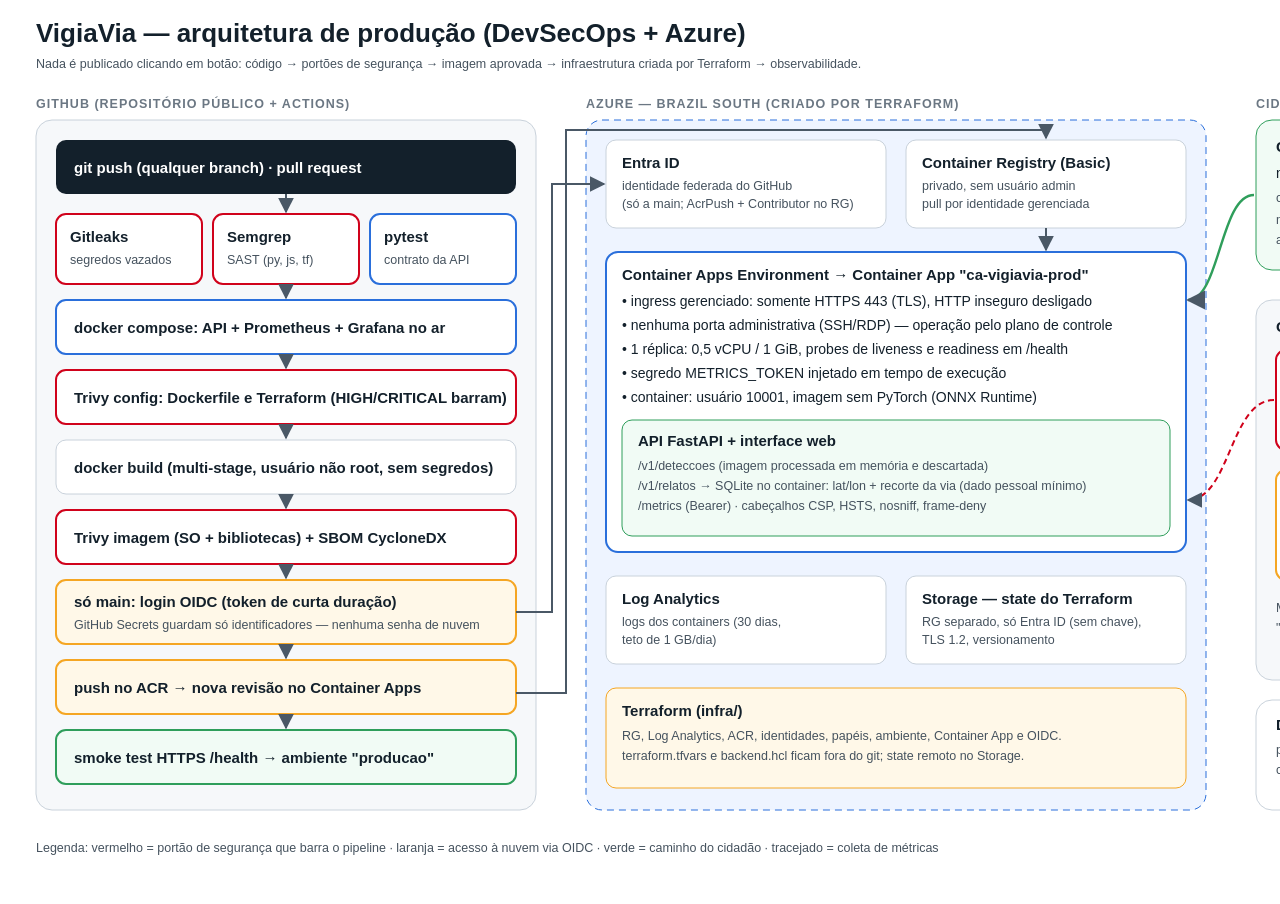
==== docs/img/arquitetura.html @ bb30cf4f "VigiaVia MVP: container enxuto, Terraform (Azure), pipeline DevSecOps e observabilidade Co-Authored-" ====
<!doctype html>
<html lang="pt-BR"><head><meta charset="utf-8"><title>Arquitetura VigiaVia — produção</title>
<style>
  html, body { margin: 0; background: #fff; font-family: "Segoe UI", Roboto, Arial, sans-serif; }
  .t { font-size: 14px; fill: #13202b; } .tb { font-size: 15px; font-weight: 700; fill: #13202b; }
  .tt { font-size: 12.5px; fill: #45525e; } .h { font-size: 12.5px; font-weight: 700; letter-spacing: .08em; fill: #6b7783; }
  .w { fill: #fff; }
</style></head>
<body>
<svg width="1700" height="900" viewBox="0 0 1700 900" xmlns="http://www.w3.org/2000/svg">
  <defs><marker id="s" viewBox="0 0 10 10" refX="9" refY="5" markerWidth="8" markerHeight="8" orient="auto-start-reverse"><path d="M0,0 L10,5 L0,10 z" fill="#4a5866"/></marker></defs>
  <rect width="1700" height="900" fill="#fff"/>
  <text x="36" y="42" style="font-size:26px;font-weight:800;fill:#13202b">VigiaVia — arquitetura de produção (DevSecOps + Azure)</text>
  <text x="36" y="68" class="tt">Nada é publicado clicando em botão: código → portões de segurança → imagem aprovada → infraestrutura criada por Terraform → observabilidade.</text>

  <!-- coluna 1: GitHub -->
  <text x="36" y="108" class="h">GITHUB (REPOSITÓRIO PÚBLICO + ACTIONS)</text>
  <rect x="36" y="120" width="500" height="690" rx="16" fill="#f6f8fa" stroke="#c9d2db"/>
  <rect x="56" y="140" width="460" height="54" rx="10" fill="#13202b"/><text x="74" y="173" class="tb w" style="fill:#fff">git push (qualquer branch)  ·  pull request</text>
  <g>
    <rect x="56" y="214" width="146" height="70" rx="10" fill="#fff" stroke="#d0021b" stroke-width="2"/><text x="70" y="242" class="tb">Gitleaks</text><text x="70" y="264" class="tt">segredos vazados</text>
    <rect x="213" y="214" width="146" height="70" rx="10" fill="#fff" stroke="#d0021b" stroke-width="2"/><text x="227" y="242" class="tb">Semgrep</text><text x="227" y="264" class="tt">SAST (py, js, tf)</text>
    <rect x="370" y="214" width="146" height="70" rx="10" fill="#fff" stroke="#2a6fdb" stroke-width="2"/><text x="384" y="242" class="tb">pytest</text><text x="384" y="264" class="tt">contrato da API</text>
    <rect x="56" y="300" width="460" height="54" rx="10" fill="#fff" stroke="#2a6fdb" stroke-width="2"/><text x="74" y="333" class="tb">docker compose: API + Prometheus + Grafana no ar</text>
    <rect x="56" y="370" width="460" height="54" rx="10" fill="#fff" stroke="#d0021b" stroke-width="2"/><text x="74" y="403" class="tb">Trivy config: Dockerfile e Terraform (HIGH/CRITICAL barram)</text>
    <rect x="56" y="440" width="460" height="54" rx="10" fill="#fff" stroke="#c9d2db"/><text x="74" y="473" class="tb">docker build (multi-stage, usuário não root, sem segredos)</text>
    <rect x="56" y="510" width="460" height="54" rx="10" fill="#fff" stroke="#d0021b" stroke-width="2"/><text x="74" y="543" class="tb">Trivy imagem (SO + bibliotecas) + SBOM CycloneDX</text>
    <rect x="56" y="580" width="460" height="64" rx="10" fill="#fff8e8" stroke="#f5a623" stroke-width="2"/><text x="74" y="607" class="tb">só main: login OIDC (token de curta duração)</text><text x="74" y="629" class="tt">GitHub Secrets guardam só identificadores — nenhuma senha de nuvem</text>
    <rect x="56" y="660" width="460" height="54" rx="10" fill="#fff8e8" stroke="#f5a623" stroke-width="2"/><text x="74" y="693" class="tb">push no ACR → nova revisão no Container Apps</text>
    <rect x="56" y="730" width="460" height="54" rx="10" fill="#f1fbf5" stroke="#2f9e5b" stroke-width="2"/><text x="74" y="763" class="tb">smoke test HTTPS /health → ambiente "producao"</text>
  </g>
  <path d="M286 194 V 212" stroke="#4a5866" stroke-width="2" marker-end="url(#s)"/>
  <path d="M286 284 V 298" stroke="#4a5866" stroke-width="2" marker-end="url(#s)"/>
  <path d="M286 354 V 368" stroke="#4a5866" stroke-width="2" marker-end="url(#s)"/>
  <path d="M286 424 V 438" stroke="#4a5866" stroke-width="2" marker-end="url(#s)"/>
  <path d="M286 494 V 508" stroke="#4a5866" stroke-width="2" marker-end="url(#s)"/>
  <path d="M286 564 V 578" stroke="#4a5866" stroke-width="2" marker-end="url(#s)"/>
  <path d="M286 644 V 658" stroke="#4a5866" stroke-width="2" marker-end="url(#s)"/>
  <path d="M286 714 V 728" stroke="#4a5866" stroke-width="2" marker-end="url(#s)"/>

  <!-- coluna 2: Azure -->
  <text x="586" y="108" class="h">AZURE — BRAZIL SOUTH (CRIADO POR TERRAFORM)</text>
  <rect x="586" y="120" width="620" height="690" rx="16" fill="#eef4ff" stroke="#2a6fdb" stroke-dasharray="7 5"/>
  <rect x="606" y="140" width="280" height="88" rx="10" fill="#fff" stroke="#c9d2db"/><text x="622" y="168" class="tb">Entra ID</text><text x="622" y="190" class="tt">identidade federada do GitHub</text><text x="622" y="208" class="tt">(só a main; AcrPush + Contributor no RG)</text>
  <rect x="906" y="140" width="280" height="88" rx="10" fill="#fff" stroke="#c9d2db"/><text x="922" y="168" class="tb">Container Registry (Basic)</text><text x="922" y="190" class="tt">privado, sem usuário admin</text><text x="922" y="208" class="tt">pull por identidade gerenciada</text>
  <rect x="606" y="252" width="580" height="300" rx="12" fill="#fff" stroke="#2a6fdb" stroke-width="2"/>
  <text x="622" y="280" class="tb">Container Apps Environment → Container App "ca-vigiavia-prod"</text>
  <text x="622" y="306" class="t">• ingress gerenciado: somente HTTPS 443 (TLS), HTTP inseguro desligado</text>
  <text x="622" y="330" class="t">• nenhuma porta administrativa (SSH/RDP) — operação pelo plano de controle</text>
  <text x="622" y="354" class="t">• 1 réplica: 0,5 vCPU / 1 GiB, probes de liveness e readiness em /health</text>
  <text x="622" y="378" class="t">• segredo METRICS_TOKEN injetado em tempo de execução</text>
  <text x="622" y="402" class="t">• container: usuário 10001, imagem sem PyTorch (ONNX Runtime)</text>
  <rect x="622" y="420" width="548" height="116" rx="10" fill="#f1fbf5" stroke="#2f9e5b"/>
  <text x="638" y="446" class="tb">API FastAPI + interface web</text>
  <text x="638" y="470" class="tt">/v1/deteccoes (imagem processada em memória e descartada)</text>
  <text x="638" y="490" class="tt">/v1/relatos → SQLite no container: lat/lon + recorte da via (dado pessoal mínimo)</text>
  <text x="638" y="510" class="tt">/metrics (Bearer) · cabeçalhos CSP, HSTS, nosniff, frame-deny</text>
  <rect x="606" y="576" width="280" height="88" rx="10" fill="#fff" stroke="#c9d2db"/><text x="622" y="604" class="tb">Log Analytics</text><text x="622" y="626" class="tt">logs dos containers (30 dias,</text><text x="622" y="644" class="tt">teto de 1 GB/dia)</text>
  <rect x="906" y="576" width="280" height="88" rx="10" fill="#fff" stroke="#c9d2db"/><text x="922" y="604" class="tb">Storage — state do Terraform</text><text x="922" y="626" class="tt">RG separado, só Entra ID (sem chave),</text><text x="922" y="644" class="tt">TLS 1.2, versionamento</text>
  <rect x="606" y="688" width="580" height="100" rx="10" fill="#fff8e8" stroke="#f5a623"/>
  <text x="622" y="716" class="tb">Terraform (infra/)</text>
  <text x="622" y="740" class="tt">RG, Log Analytics, ACR, identidades, papéis, ambiente, Container App e OIDC.</text>
  <text x="622" y="760" class="tt">terraform.tfvars e backend.hcl ficam fora do git; state remoto no Storage.</text>

  <!-- coluna 3: usuários e observabilidade -->
  <text x="1256" y="108" class="h">CIDADÃO, ZELADORIA E OBSERVABILIDADE</text>
  <rect x="1256" y="120" width="408" height="150" rx="16" fill="#f1fbf5" stroke="#2f9e5b"/>
  <text x="1276" y="152" class="tb">Cidadão (celular) e zeladoria</text>
  <text x="1276" y="178" class="t">navegador → https://ca-vigiavia-prod…</text>
  <text x="1276" y="202" class="tt">câmera e GPS exigem HTTPS (contexto seguro)</text>
  <text x="1276" y="224" class="tt">modo "no aparelho": ONNX no navegador,</text>
  <text x="1276" y="244" class="tt">a imagem nem sai do celular</text>
  <rect x="1256" y="300" width="408" height="380" rx="16" fill="#f6f8fa" stroke="#c9d2db"/>
  <text x="1276" y="332" class="tb">Observabilidade (máquina da equipe)</text>
  <rect x="1276" y="350" width="368" height="100" rx="10" fill="#fff" stroke="#d0021b" stroke-width="2"/>
  <text x="1292" y="378" class="tb">Prometheus</text><text x="1292" y="400" class="tt">coleta HTTPS /metrics a cada 15 s (Bearer)</text><text x="1292" y="420" class="tt">regras: fora do ar, latência p95 > 1 s,</text><text x="1292" y="438" class="tt">erros 5xx > 5%, saturação</text>
  <rect x="1276" y="470" width="368" height="110" rx="10" fill="#fff" stroke="#f5a623" stroke-width="2"/>
  <text x="1292" y="498" class="tb">Grafana — 4 sinais de ouro</text><text x="1292" y="520" class="tt">latência · tráfego · erros · saturação</text><text x="1292" y="540" class="tt">+ inferência do modelo e negócio</text><text x="1292" y="560" class="tt">(dashboard versionado como código)</text>
  <text x="1276" y="612" class="tt">Mesma stack sobe com docker compose (perfil</text><text x="1276" y="632" class="tt">"observabilidade"), validada no pipeline.</text>
  <rect x="1256" y="700" width="408" height="110" rx="16" fill="#fff" stroke="#c9d2db"/>
  <text x="1276" y="730" class="tb">Dependabot</text><text x="1276" y="754" class="tt">pip, Docker, Actions e Terraform: correções</text><text x="1276" y="774" class="tt">chegam como PR e passam pelo mesmo pipeline</text>

  <path d="M516 693 H 566 V 130 H 1046 V 138" stroke="#4a5866" stroke-width="2" fill="none" marker-end="url(#s)"/>
  <path d="M516 612 H 552 V 184 H 604" stroke="#4a5866" stroke-width="2" fill="none" marker-end="url(#s)"/>
  <path d="M1046 228 V 250" stroke="#4a5866" stroke-width="2" marker-end="url(#s)"/>
  <path d="M1254 195 C 1220 195, 1220 300, 1188 300" stroke="#2f9e5b" stroke-width="2.4" fill="none" marker-end="url(#s)"/>
  <path d="M1274 400 C 1230 400, 1230 500, 1188 500" stroke="#d0021b" stroke-width="2" fill="none" marker-end="url(#s)" stroke-dasharray="6 4"/>
  <text x="36" y="852" class="tt">Legenda: vermelho = portão de segurança que barra o pipeline · laranja = acesso à nuvem via OIDC · verde = caminho do cidadão · tracejado = coleta de métricas</text>
</svg>
</body></html>
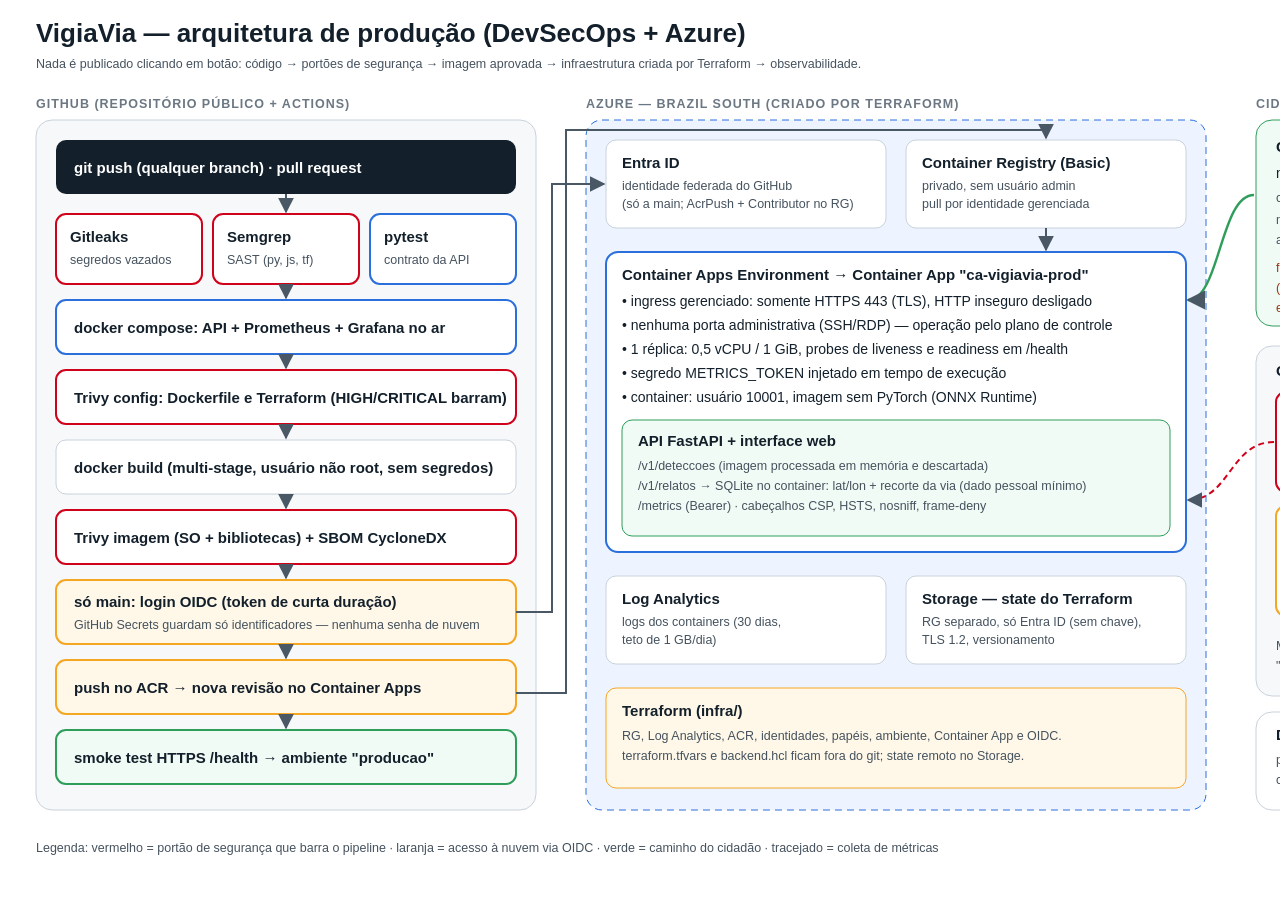
==== commit 97591e66: "Relatório revisado (09/11): LGPD com serviços externos, custo da cidade, reprodução real, evidências" ====
--- a/docs/img/arquitetura.html
+++ b/docs/img/arquitetura.html
@@ -64,27 +64,30 @@
 
   <!-- coluna 3: usuários e observabilidade -->
   <text x="1256" y="108" class="h">CIDADÃO, ZELADORIA E OBSERVABILIDADE</text>
-  <rect x="1256" y="120" width="408" height="150" rx="16" fill="#f1fbf5" stroke="#2f9e5b"/>
+  <rect x="1256" y="120" width="408" height="206" rx="16" fill="#f1fbf5" stroke="#2f9e5b"/>
   <text x="1276" y="152" class="tb">Cidadão (celular) e zeladoria</text>
   <text x="1276" y="178" class="t">navegador → https://ca-vigiavia-prod…</text>
   <text x="1276" y="202" class="tt">câmera e GPS exigem HTTPS (contexto seguro)</text>
   <text x="1276" y="224" class="tt">modo "no aparelho": ONNX no navegador,</text>
   <text x="1276" y="244" class="tt">a imagem nem sai do celular</text>
-  <rect x="1256" y="300" width="408" height="380" rx="16" fill="#f6f8fa" stroke="#c9d2db"/>
-  <text x="1276" y="332" class="tb">Observabilidade (máquina da equipe)</text>
-  <rect x="1276" y="350" width="368" height="100" rx="10" fill="#fff" stroke="#d0021b" stroke-width="2"/>
-  <text x="1292" y="378" class="tb">Prometheus</text><text x="1292" y="400" class="tt">coleta HTTPS /metrics a cada 15 s (Bearer)</text><text x="1292" y="420" class="tt">regras: fora do ar, latência p95 > 1 s,</text><text x="1292" y="438" class="tt">erros 5xx > 5%, saturação</text>
-  <rect x="1276" y="470" width="368" height="110" rx="10" fill="#fff" stroke="#f5a623" stroke-width="2"/>
-  <text x="1292" y="498" class="tb">Grafana — 4 sinais de ouro</text><text x="1292" y="520" class="tt">latência · tráfego · erros · saturação</text><text x="1292" y="540" class="tt">+ inferência do modelo e negócio</text><text x="1292" y="560" class="tt">(dashboard versionado como código)</text>
-  <text x="1276" y="612" class="tt">Mesma stack sobe com docker compose (perfil</text><text x="1276" y="632" class="tt">"observabilidade"), validada no pipeline.</text>
-  <rect x="1256" y="700" width="408" height="110" rx="16" fill="#fff" stroke="#c9d2db"/>
-  <text x="1276" y="730" class="tb">Dependabot</text><text x="1276" y="754" class="tt">pip, Docker, Actions e Terraform: correções</text><text x="1276" y="774" class="tt">chegam como PR e passam pelo mesmo pipeline</text>
+  <text x="1276" y="272" class="tt" style="fill:#9a3412">fora do Azure, direto do navegador: mapa</text>
+  <text x="1276" y="292" class="tt" style="fill:#9a3412">(OpenStreetMap), busca de endereço (Nominatim)</text>
+  <text x="1276" y="312" class="tt" style="fill:#9a3412">e bibliotecas (unpkg, jsDelivr) — ver LGPD</text>
+  <rect x="1256" y="346" width="408" height="350" rx="16" fill="#f6f8fa" stroke="#c9d2db"/>
+  <text x="1276" y="376" class="tb">Observabilidade (máquina da equipe)</text>
+  <rect x="1276" y="392" width="368" height="100" rx="10" fill="#fff" stroke="#d0021b" stroke-width="2"/>
+  <text x="1292" y="420" class="tb">Prometheus</text><text x="1292" y="442" class="tt">coleta HTTPS /metrics a cada 15 s (Bearer)</text><text x="1292" y="462" class="tt">regras: fora do ar, latência p95 > 1 s,</text><text x="1292" y="480" class="tt">erros 5xx > 5%, saturação</text>
+  <rect x="1276" y="506" width="368" height="110" rx="10" fill="#fff" stroke="#f5a623" stroke-width="2"/>
+  <text x="1292" y="534" class="tb">Grafana — 4 sinais de ouro</text><text x="1292" y="556" class="tt">latência · tráfego · erros · saturação</text><text x="1292" y="576" class="tt">+ inferência do modelo e negócio</text><text x="1292" y="596" class="tt">(dashboard versionado como código)</text>
+  <text x="1276" y="650" class="tt">Mesma stack sobe com docker compose (perfil</text><text x="1276" y="670" class="tt">"observabilidade"), validada no pipeline.</text>
+  <rect x="1256" y="712" width="408" height="98" rx="16" fill="#fff" stroke="#c9d2db"/>
+  <text x="1276" y="740" class="tb">Dependabot</text><text x="1276" y="764" class="tt">pip, Docker, Actions e Terraform: correções</text><text x="1276" y="784" class="tt">chegam como PR e passam pelo mesmo pipeline</text>
 
   <path d="M516 693 H 566 V 130 H 1046 V 138" stroke="#4a5866" stroke-width="2" fill="none" marker-end="url(#s)"/>
   <path d="M516 612 H 552 V 184 H 604" stroke="#4a5866" stroke-width="2" fill="none" marker-end="url(#s)"/>
   <path d="M1046 228 V 250" stroke="#4a5866" stroke-width="2" marker-end="url(#s)"/>
   <path d="M1254 195 C 1220 195, 1220 300, 1188 300" stroke="#2f9e5b" stroke-width="2.4" fill="none" marker-end="url(#s)"/>
-  <path d="M1274 400 C 1230 400, 1230 500, 1188 500" stroke="#d0021b" stroke-width="2" fill="none" marker-end="url(#s)" stroke-dasharray="6 4"/>
+  <path d="M1274 442 C 1230 442, 1230 500, 1188 500" stroke="#d0021b" stroke-width="2" fill="none" marker-end="url(#s)" stroke-dasharray="6 4"/>
   <text x="36" y="852" class="tt">Legenda: vermelho = portão de segurança que barra o pipeline · laranja = acesso à nuvem via OIDC · verde = caminho do cidadão · tracejado = coleta de métricas</text>
 </svg>
 </body></html>
